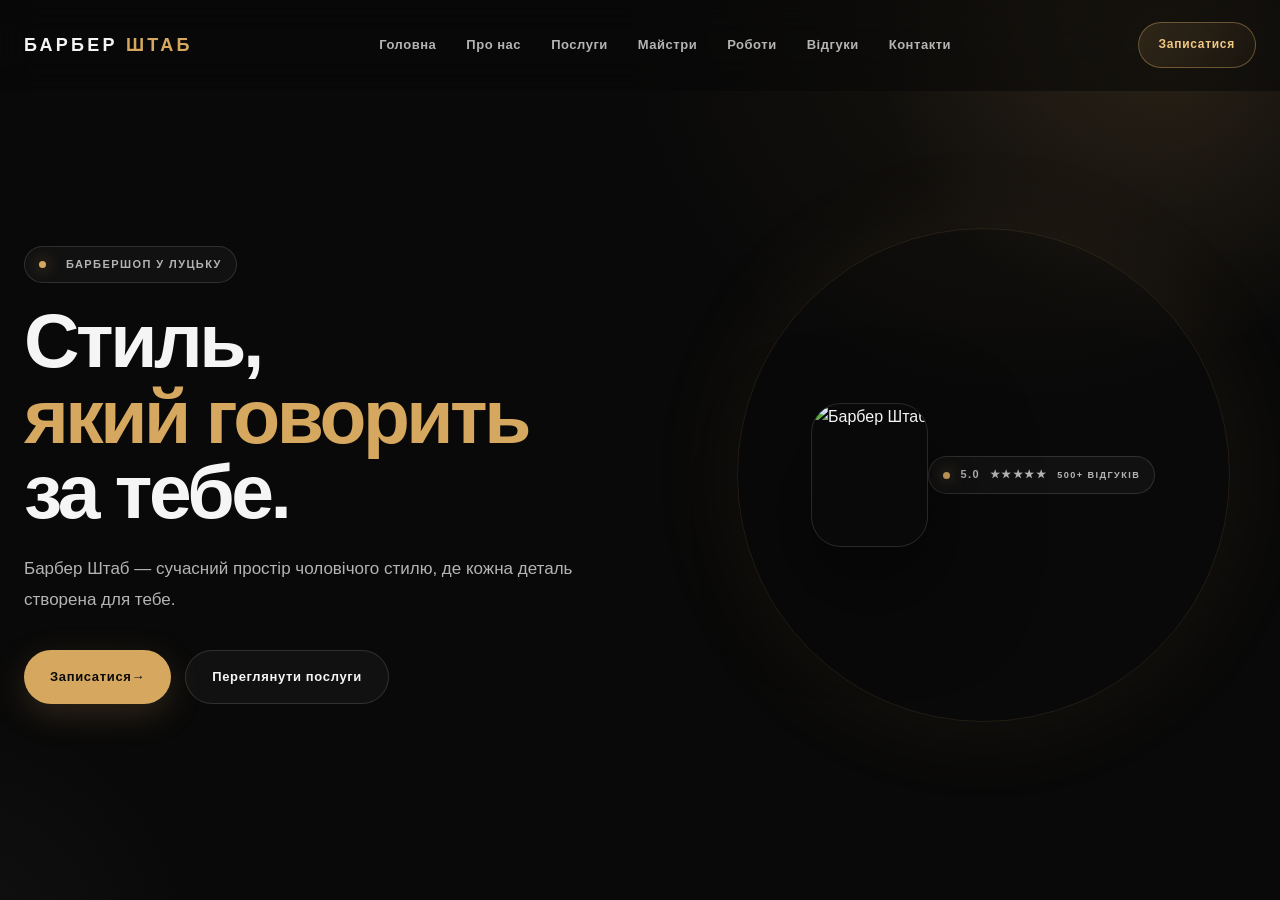
==== index.html @ ec940594 "Update website" ====
<!DOCTYPE html>
<html lang="uk">

<head>

    <meta charset="UTF-8">

    <meta
        name="viewport"
        content="width=device-width, initial-scale=1.0"
    >

    <title>Барбер Штаб — Луцьк</title>

    <link
        rel="stylesheet"
        href="style.css"
    >

</head>


<body>


<!-- ================= HEADER ================= -->

<header class="site-header">

    <div class="container">

        <div class="header-inner">


            <!-- LOGO -->

            <a
                href="index.html"
                class="logo"
            >
                БАРБЕР
                <span>ШТАБ</span>
            </a>


            <!-- NAVIGATION -->

            <nav
                class="main-nav"
                id="nav"
            >

                <a
                    href="index.html"
                    class="active"
                >
                    Головна
                </a>

                <a href="about.html">
                    Про нас
                </a>

                <a href="services.html">
                    Послуги
                </a>

                <a href="masters.html">
                    Майстри
                </a>

                <a href="works.html">
                    Роботи
                </a>

                <a href="reviews.html">
                    Відгуки
                </a>

                <a href="contact.html">
                    Контакти
                </a>

            </nav>


            <!-- PHONE -->

            <a
                href="tel:+380970048424"
                class="header-button"
            >
                Записатися
            </a>


            <!-- MOBILE MENU -->

            <button
                class="menu-button"
                id="menuButton"
                aria-label="Відкрити меню"
            >

                <span></span>
                <span></span>
                <span></span>

            </button>


        </div>

    </div>

</header>



<!-- ================= MAIN ================= -->

<main>


    <!-- ================= HERO ================= -->

    <section class="hero">

        <div class="container">

            <div class="hero-grid">


                <!-- TEXT -->

                <div class="hero-content">


                    <div class="hero-badge">

                        <span></span>

                        БАРБЕРШОП У ЛУЦЬКУ

                    </div>


                    <h1>

                        Стиль,
                        <br>

                        <span>який говорить</span>

                        <br>

                        за тебе.

                    </h1>


                    <p>

                        Барбер Штаб — сучасний простір
                        чоловічого стилю, де кожна деталь
                        створена для тебе.

                    </p>


                    <div class="hero-buttons">


                        <a
                            href="contact.html"
                            class="button-primary"
                        >

                            Записатися

                            <span>→</span>

                        </a>


                        <a
                            href="services.html"
                            class="button-secondary"
                        >

                            Переглянути послуги

                        </a>


                    </div>


                </div>



                <!-- IMAGE -->

                <div class="hero-media">

                    <div class="hero-image-wrapper">

                        <img
                            src="hero-barber.jpg"
                            alt="Барбер Штаб"
                            class="hero-image"
                        >

                    </div>


                    <div class="hero-badge hero-badge-floating">

                        <strong>5.0</strong>

                        <span>★★★★★</span>

                        <small>
                            500+ відгуків
                        </small>

                    </div>

                </div>


            </div>

        </div>

    </section>


</main>



<!-- ================= SCRIPT ================= -->

<script src="script.js"></script>

</body>

</html>
---- style.css ----
/* =========================================================
   БАРБЕР ШТАБ
   PREMIUM WEBSITE
   STYLE.CSS
   ========================================================= */


/* =========================================================
   ROOT
   ========================================================= */

:root {
    --bg: #090909;
    --bg-soft: #101010;
    --bg-card: #141414;
    --bg-card-light: #191919;

    --text: #f5f5f5;
    --text-soft: #b4b4b4;
    --text-muted: #777777;

    --accent: #d6a85f;
    --accent-light: #f0c982;
    --accent-dark: #9d7538;

    --border: rgba(255, 255, 255, 0.08);
    --border-light: rgba(255, 255, 255, 0.13);

    --shadow: 0 25px 70px rgba(0, 0, 0, 0.45);

    --radius: 20px;
    --radius-small: 12px;

    --container: 1240px;

    --transition: 0.35s cubic-bezier(0.22, 1, 0.36, 1);
}


/* =========================================================
   RESET
   ========================================================= */

* {
    margin: 0;
    padding: 0;
    box-sizing: border-box;
}

html {
    scroll-behavior: smooth;
}

body {
    background:
        radial-gradient(
            circle at 80% 0%,
            rgba(214, 168, 95, 0.07),
            transparent 30%
        ),
        var(--bg);

    color: var(--text);

    font-family:
        Inter,
        -apple-system,
        BlinkMacSystemFont,
        "Segoe UI",
        sans-serif;

    line-height: 1.6;

    min-height: 100vh;

    overflow-x: hidden;
}

body::selection {
    background: var(--accent);
    color: #080808;
}

img {
    display: block;
    width: 100%;
    max-width: 100%;
}

a {
    color: inherit;
    text-decoration: none;
}

button,
input,
textarea,
select {
    font: inherit;
}

button {
    border: 0;
    cursor: pointer;
}

ul,
ol {
    list-style: none;
}


/* =========================================================
   CONTAINER
   ========================================================= */

.container {
    width: min(
        calc(100% - 48px),
        var(--container)
    );

    margin: 0 auto;
}


/* =========================================================
   HEADER
   ========================================================= */

.site-header {
    position: fixed;

    top: 0;
    left: 0;

    width: 100%;

    z-index: 1000;

    padding: 22px 0;

    background: rgba(9, 9, 9, 0.55);

    backdrop-filter: blur(18px);
    -webkit-backdrop-filter: blur(18px);

    border-bottom: 1px solid transparent;

    transition:
        background var(--transition),
        border-color var(--transition),
        padding var(--transition),
        box-shadow var(--transition);
}

.site-header.scrolled {
    padding: 14px 0;

    background: rgba(9, 9, 9, 0.88);

    border-color: var(--border);

    box-shadow:
        0 10px 40px rgba(0, 0, 0, 0.3);
}

.header-inner {
    display: flex;

    align-items: center;
    justify-content: space-between;

    gap: 30px;
}


/* =========================================================
   LOGO
   ========================================================= */

.logo {
    font-size: 18px;

    font-weight: 900;

    letter-spacing: 0.18em;

    white-space: nowrap;
}

.logo span {
    color: var(--accent);
}


/* =========================================================
   NAVIGATION
   ========================================================= */

.main-nav {
    display: flex;

    align-items: center;

    gap: 30px;
}

.main-nav a {
    position: relative;

    color: var(--text-soft);

    font-size: 13px;

    font-weight: 600;

    letter-spacing: 0.04em;

    transition:
        color var(--transition);
}

.main-nav a::after {
    content: "";

    position: absolute;

    left: 0;
    bottom: -8px;

    width: 0;
    height: 1px;

    background: var(--accent);

    transition:
        width var(--transition);
}

.main-nav a:hover {
    color: var(--text);
}

.main-nav a:hover::after {
    width: 100%;
}


/* =========================================================
   HEADER BUTTON
   ========================================================= */

.header-button {
    display: inline-flex;

    align-items: center;
    justify-content: center;

    min-height: 46px;

    padding: 0 20px;

    border: 1px solid rgba(214, 168, 95, 0.4);

    border-radius: 999px;

    background:
        linear-gradient(
            135deg,
            rgba(214, 168, 95, 0.14),
            rgba(214, 168, 95, 0.04)
        );

    color: var(--accent-light);

    font-size: 12px;

    font-weight: 700;

    letter-spacing: 0.06em;

    transition:
        background var(--transition),
        border-color var(--transition),
        color var(--transition),
        transform var(--transition);
}

.header-button:hover {
    background: var(--accent);

    color: #0a0a0a;

    border-color: var(--accent);

    transform: translateY(-2px);
}


/* =========================================================
   MOBILE MENU BUTTON
   ========================================================= */

.menu-button {
    display: none;

    width: 46px;
    height: 46px;

    border: 1px solid var(--border);

    border-radius: 50%;

    background: rgba(255, 255, 255, 0.04);

    position: relative;

    z-index: 1100;
}

.menu-button span,
.menu-button::before,
.menu-button::after {
    content: "";

    position: absolute;

    left: 50%;

    width: 20px;
    height: 2px;

    background: var(--text);

    transform: translateX(-50%);

    transition: var(--transition);
}

.menu-button span {
    top: 50%;

    transform:
        translate(-50%, -50%);
}

.menu-button::before {
    top: calc(50% - 7px);
}

.menu-button::after {
    top: calc(50% + 5px);
}

.menu-button.active span {
    opacity: 0;
}

.menu-button.active::before {
    top: 50%;

    transform:
        translate(-50%, -50%)
        rotate(45deg);
}

.menu-button.active::after {
    top: 50%;

    transform:
        translate(-50%, -50%)
        rotate(-45deg);
}


/* =========================================================
   HERO
   ========================================================= */

.hero {
    position: relative;

    min-height: 100vh;

    display: flex;

    align-items: center;

    padding: 150px 0 100px;

    overflow: hidden;
}

.hero::before {
    content: "";

    position: absolute;

    width: 600px;
    height: 600px;

    top: -250px;
    right: -200px;

    background:
        radial-gradient(
            circle,
            rgba(214, 168, 95, 0.11),
            transparent 70%
        );

    pointer-events: none;
}

.hero::after {
    content: "";

    position: absolute;

    width: 500px;
    height: 500px;

    left: -300px;
    bottom: -300px;

    background:
        radial-gradient(
            circle,
            rgba(255, 255, 255, 0.035),
            transparent 70%
        );

    pointer-events: none;
}

.hero-grid {
    position: relative;

    z-index: 2;

    display: grid;

    grid-template-columns:
        minmax(0, 1fr)
        minmax(420px, 0.9fr);

    align-items: center;

    gap: 80px;
}

.hero-content {
    max-width: 680px;
}

.hero-content h1 {
    margin: 20px 0 25px;

    font-size: clamp(
        48px,
        6vw,
        86px
    );

    line-height: 0.98;

    letter-spacing: -0.045em;

    font-weight: 900;
}

.hero-content h1 span {
    color: var(--accent);
}

.hero-content p {
    max-width: 580px;

    color: var(--text-soft);

    font-size: 17px;

    line-height: 1.8;
}


/* =========================================================
   HERO LABEL
   ========================================================= */

.hero-badge {
    display: inline-flex;

    align-items: center;

    gap: 10px;

    padding: 9px 14px;

    border: 1px solid var(--border-light);

    border-radius: 999px;

    background:
        rgba(255, 255, 255, 0.035);

    color: var(--text-soft);

    font-size: 11px;

    font-weight: 700;

    letter-spacing: 0.13em;

    text-transform: uppercase;
}

.hero-badge::before {
    content: "";

    width: 7px;
    height: 7px;

    border-radius: 50%;

    background: var(--accent);

    box-shadow:
        0 0 15px
        rgba(214, 168, 95, 0.7);
}


/* =========================================================
   HERO BUTTONS
   ========================================================= */

.hero-buttons {
    display: flex;

    flex-wrap: wrap;

    gap: 14px;

    margin-top: 35px;
}

.button-primary,
.button-secondary {
    display: inline-flex;

    align-items: center;
    justify-content: center;

    min-height: 54px;

    padding: 0 26px;

    border-radius: 999px;

    font-size: 13px;

    font-weight: 800;

    letter-spacing: 0.05em;

    transition:
        transform var(--transition),
        background var(--transition),
        border-color var(--transition),
        color var(--transition),
        box-shadow var(--transition);
}

.button-primary {
    background: var(--accent);

    color: #0a0a0a;

    box-shadow:
        0 10px 35px
        rgba(214, 168, 95, 0.18);
}

.button-primary:hover {
    background: var(--accent-light);

    transform: translateY(-3px);

    box-shadow:
        0 15px 45px
        rgba(214, 168, 95, 0.28);
}

.button-secondary {
    border: 1px solid var(--border-light);

    background:
        rgba(255, 255, 255, 0.035);

    color: var(--text);
}

.button-secondary:hover {
    border-color:
        rgba(214, 168, 95, 0.45);

    color: var(--accent-light);

    transform: translateY(-3px);
}


/* =========================================================
   HERO MEDIA
   ========================================================= */

.hero-media {
    position: relative;

    min-height: 600px;

    display: flex;

    align-items: center;
    justify-content: center;
}

.hero-media::before {
    content: "";

    position: absolute;

    width: 90%;

    aspect-ratio: 1;

    border-radius: 50%;

    border: 1px solid
        rgba(214, 168, 95, 0.12);

    box-shadow:
        0 0 100px
        rgba(214, 168, 95, 0.08);

    animation:
        heroGlow 7s ease-in-out infinite;
}

.hero-image {
    position: relative;

    z-index: 2;

    width: 100%;
    max-width: 540px;

    aspect-ratio: 0.82;

    object-fit: cover;

    border-radius: 30px;

    border: 1px solid var(--border-light);

    box-shadow:
        0 40px 100px
        rgba(0, 0, 0, 0.55);

    transition:
        transform 0.25s ease;
}

@keyframes heroGlow {

    0%,
    100% {
        transform: scale(0.96);
        opacity: 0.55;
    }

    50% {
        transform: scale(1.04);
        opacity: 1;
    }
}


/* =========================================================
   SECTIONS
   ========================================================= */

.section {
    position: relative;

    padding: 120px 0;
}

.section-header {
    max-width: 720px;

    margin-bottom: 55px;
}

.section-label {
    display: inline-block;

    margin-bottom: 16px;

    color: var(--accent);

    font-size: 11px;

    font-weight: 800;

    letter-spacing: 0.18em;

    text-transform: uppercase;
}

.section-header h2 {
    margin-bottom: 18px;

    font-size: clamp(
        36px,
        5vw,
        64px
    );

    line-height: 1.05;

    letter-spacing: -0.04em;

    font-weight: 900;
}

.section-header p {
    color: var(--text-soft);

    font-size: 16px;

    line-height: 1.8;
}


/* =========================================================
   ABOUT CARDS
   ========================================================= */

.about-cards {
    display: grid;

    grid-template-columns:
        repeat(3, 1fr);

    gap: 18px;
}

.info-card {
    position: relative;

    min-height: 240px;

    padding: 30px;

    border: 1px solid var(--border);

    border-radius: var(--radius);

    background:
        linear-gradient(
            145deg,
            rgba(255, 255, 255, 0.055),
            rgba(255, 255, 255, 0.018)
        );

    overflow: hidden;

    transition:
        transform var(--transition),
        border-color var(--transition),
        background var(--transition);
}

.info-card::before {
    content: "";

    position: absolute;

    width: 160px;
    height: 160px;

    right: -70px;
    bottom: -70px;

    border-radius: 50%;

    background:
        radial-gradient(
            circle,
            rgba(214, 168, 95, 0.12),
            transparent 70%
        );
}

.info-card:hover {
    transform: translateY(-8px);

    border-color:
        rgba(214, 168, 95, 0.28);

    background:
        linear-gradient(
            145deg,
            rgba(255, 255, 255, 0.07),
            rgba(214, 168, 95, 0.025)
        );
}

.card-number {
    display: block;

    margin-bottom: 35px;

    color: var(--accent);

    font-size: 12px;

    font-weight: 800;

    letter-spacing: 0.12em;
}

.info-card h3 {
    margin-bottom: 12px;

    font-size: 22px;
}

.info-card p {
    color: var(--text-muted);

    font-size: 14px;

    line-height: 1.75;
}


/* =========================================================
   SERVICES
   ========================================================= */

.services-list {
    border-top: 1px solid var(--border);
}

.service-item {
    display: grid;

    grid-template-columns:
        70px 1fr auto;

    align-items: center;

    gap: 25px;

    min-height: 120px;

    padding: 20px 10px;

    border-bottom: 1px solid var(--border);

    transition:
        padding var(--transition),
        background var(--transition);
}

.service-item:hover {
    padding-left: 20px;
    padding-right: 20px;

    background:
        rgba(255, 255, 255, 0.025);
}

.service-number {
    color: var(--accent);

    font-size: 12px;

    font-weight: 800;
}

.service-item h3 {
    margin-bottom: 6px;

    font-size: 21px;
}

.service-item p {
    color: var(--text-muted);

    font-size: 14px;
}

.service-price {
    color: var(--accent-light);

    font-size: 21px;

    font-weight: 800;

    white-space: nowrap;
}


/* =========================================================
   MASTERS
   ========================================================= */

.masters-grid {
    display: grid;

    grid-template-columns:
        repeat(3, 1fr);

    gap: 20px;
}

.master-card {
    position: relative;

    border: 1px solid var(--border);

    border-radius: var(--radius);

    background:
        #111;

    overflow: hidden;

    transform-style: preserve-3d;

    transition:
        transform 0.25s ease,
        border-color var(--transition),
        box-shadow var(--transition);
}

.master-card:hover {
    border-color:
        rgba(214, 168, 95, 0.3);

    box-shadow:
        0 30px 70px
        rgba(0, 0, 0, 0.45);
}

.master-image {
    aspect-ratio: 0.85;

    overflow: hidden;
}

.master-image img {
    height: 100%;

    object-fit: cover;

    transition:
        transform 0.7s
        cubic-bezier(0.22, 1, 0.36, 1);
}

.master-card:hover .master-image img {
    transform: scale(1.05);
}

.master-info {
    padding: 24px;
}

.master-info h3 {
    margin-bottom: 5px;

    font-size: 23px;
}

.master-role {
    display: block;

    margin-bottom: 18px;

    color: var(--accent);

    font-size: 11px;

    font-weight: 800;

    letter-spacing: 0.12em;

    text-transform: uppercase;
}

.master-info p {
    color: var(--text-muted);

    font-size: 14px;
}

.master-button {
    display: inline-flex;

    margin-top: 20px;

    color: var(--text-soft);

    font-size: 12px;

    font-weight: 700;

    transition:
        color var(--transition);
}

.master-button:hover {
    color: var(--accent);
}


/* =========================================================
   WORKS
   ========================================================= */

.works-grid {
    display: grid;

    grid-template-columns:
        repeat(4, 1fr);

    gap: 16px;
}

.work-card {
    position: relative;

    border-radius: var(--radius-small);

    overflow: hidden;

    background: var(--bg-card);

    border: 1px solid var(--border);

    transition:
        transform var(--transition),
        border-color var(--transition);
}

.work-card:hover {
    transform: translateY(-7px);

    border-color:
        rgba(214, 168, 95, 0.25);
}

.work-image {
    aspect-ratio: 0.82;

    overflow: hidden;

    position: relative;
}

.work-image::after {
    content: "";

    position: absolute;

    inset: 0;

    background:
        radial-gradient(
            circle at var(--mouse-x, 50%) var(--mouse-y, 50%),
            rgba(255, 255, 255, 0.12),
            transparent 35%
        );

    opacity: 0;

    transition:
        opacity var(--transition);
}

.work-card:hover .work-image::after {
    opacity: 1;
}

.work-image img {
    height: 100%;

    object-fit: cover;

    transition:
        transform 0.7s
        cubic-bezier(0.22, 1, 0.36, 1);
}

.work-card:hover .work-image img {
    transform: scale(1.07);
}

.work-info {
    padding: 17px 18px;
}

.work-info h3 {
    font-size: 15px;
}

.work-info p {
    margin-top: 4px;

    color: var(--text-muted);

    font-size: 12px;
}


/* =========================================================
   EXPERIENCE
   ========================================================= */

.experience-grid {
    display: grid;

    grid-template-columns:
        1fr 1fr;

    gap: 70px;

    align-items: center;
}

.experience-content h2 {
    margin-bottom: 20px;

    font-size: clamp(
        35px,
        5vw,
        60px
    );

    line-height: 1.05;
}

.experience-content p {
    color: var(--text-soft);

    line-height: 1.9;

    margin-bottom: 18px;
}


/* =========================================================
   STATS
   ========================================================= */

.stats {
    display: grid;

    grid-template-columns:
        repeat(3, 1fr);

    gap: 15px;

    margin-top: 35px;
}

.stat {
    padding: 22px;

    border-top: 1px solid var(--border);
}

.stat strong {
    display: block;

    margin-bottom: 4px;

    color: var(--accent);

    font-size: 34px;

    line-height: 1;
}

.stat span {
    color: var(--text-muted);

    font-size: 12px;
}


/* =========================================================
   BOOKING SECTION
   ========================================================= */

.booking-section {
    padding: 30px 0 120px;
}

.booking-inner {
    position: relative;

    padding: 60px;

    border: 1px solid
        rgba(214, 168, 95, 0.2);

    border-radius: 28px;

    background:
        radial-gradient(
            circle at 90% 20%,
            rgba(214, 168, 95, 0.12),
            transparent 35%
        ),
        linear-gradient(
            135deg,
            #151515,
            #0e0e0e
        );

    overflow: hidden;
}

.booking-inner h2 {
    max-width: 700px;

    margin-bottom: 15px;

    font-size: clamp(
        32px,
        4vw,
        55px
    );

    line-height: 1.05;
}

.booking-inner p {
    max-width: 600px;

    color: var(--text-soft);

    line-height: 1.8;
}

.booking-buttons {
    display: flex;

    flex-wrap: wrap;

    gap: 14px;

    margin-top: 30px;
}


/* =========================================================
   REVIEWS
   ========================================================= */

.reviews-rating {
    display: flex;

    align-items: center;

    gap: 20px;

    margin-bottom: 40px;
}

.stars-display {
    display: flex;

    gap: 5px;

    color: var(--accent);

    font-size: 22px;
}

.reviews-rating strong {
    font-size: 40px;

    line-height: 1;
}

.reviews-count {
    color: var(--text-muted);

    font-size: 13px;
}

.reviews-list {
    display: grid;

    grid-template-columns:
        repeat(3, 1fr);

    gap: 18px;

    margin-bottom: 60px;
}

.review-card {
    padding: 28px;

    border: 1px solid var(--border);

    border-radius: var(--radius);

    background:
        rgba(255, 255, 255, 0.025);

    transition:
        transform var(--transition),
        border-color var(--transition);
}

.review-card:hover {
    transform: translateY(-6px);

    border-color:
        rgba(214, 168, 95, 0.25);
}

.review-top {
    display: flex;

    align-items: center;

    justify-content: space-between;

    gap: 15px;

    margin-bottom: 18px;
}

.review-top strong {
    font-size: 15px;
}

.review-stars {
    color: var(--accent);

    letter-spacing: 2px;
}

.review-date {
    color: var(--text-muted);

    font-size: 11px;
}

.review-card p {
    color: var(--text-soft);

    font-size: 14px;

    line-height: 1.8;
}


/* =========================================================
   REVIEW FORM
   ========================================================= */

.review-form,
.contact-form {
    max-width: 850px;

    padding: 35px;

    border: 1px solid var(--border);

    border-radius: var(--radius);

    background:
        rgba(255, 255, 255, 0.025);
}

.form-group {
    margin-bottom: 20px;
}

.form-group label {
    display: block;

    margin-bottom: 9px;

    color: var(--text-soft);

    font-size: 12px;

    font-weight: 700;

    letter-spacing: 0.04em;
}

.form-group input,
.form-group textarea,
.form-group select {
    width: 100%;

    padding: 15px 16px;

    border: 1px solid var(--border);

    border-radius: 12px;

    outline: none;

    background:
        rgba(255, 255, 255, 0.035);

    color: var(--text);

    transition:
        border-color var(--transition),
        background var(--transition),
        box-shadow var(--transition);
}

.form-group input::placeholder,
.form-group textarea::placeholder {
    color: #555;
}

.form-group input:focus,
.form-group textarea:focus,
.form-group select:focus {
    border-color:
        rgba(214, 168, 95, 0.55);

    background:
        rgba(255, 255, 255, 0.05);

    box-shadow:
        0 0 0 4px
        rgba(214, 168, 95, 0.06);
}

.form-group textarea {
    min-height: 150px;

    resize: vertical;
}


/* =========================================================
   RATING SELECTOR
   ========================================================= */

.rating-selector {
    display: flex;

    align-items: center;

    gap: 10px;

    margin: 10px 0 25px;
}

.rating-star {
    position: relative;

    display: flex;

    align-items: center;
    justify-content: center;

    width: 48px;
    height: 48px;

    border: 1px solid
        rgba(255, 255, 255, 0.1);

    border-radius: 50%;

    background:
        rgba(255, 255, 255, 0.025);

    color:
        rgba(255, 255, 255, 0.3);

    font-size: 22px;

    transition:
        transform 0.25s ease,
        color 0.3s ease,
        background 0.3s ease,
        border-color 0.3s ease,
        box-shadow 0.3s ease;
}

.rating-star:hover {
    transform: translateY(-4px) scale(1.08);

    border-color:
        rgba(214, 168, 95, 0.5);

    color: var(--accent-light);
}

.rating-star.preview,
.rating-star.selected {
    color: #ffd56a;

    background:
        radial-gradient(
            circle,
            rgba(255, 213, 106, 0.18),
            rgba(255, 213, 106, 0.03)
        );

    border-color:
        rgba(255, 213, 106, 0.55);

    box-shadow:
        0 0 22px
        rgba(255, 213, 106, 0.22);
}

.rating-star.selected {
    animation:
        starIgnite 0.55s
        cubic-bezier(0.22, 1, 0.36, 1);
}

@keyframes starIgnite {

    0% {
        transform: scale(0.65);
        opacity: 0.3;
    }

    55% {
        transform: scale(1.22);
    }

    100% {
        transform: scale(1);
        opacity: 1;
    }
}


/* =========================================================
   CONTACT
   ========================================================= */

.contact-grid {
    display: grid;

    grid-template-columns:
        0.85fr 1.15fr;

    gap: 20px;

    align-items: stretch;
}

.location-information {
    display: flex;

    flex-direction: column;

    gap: 12px;
}

.location-details {
    display: grid;

    gap: 12px;
}

.location-detail {
    padding: 24px;

    border: 1px solid var(--border);

    border-radius: var(--radius-small);

    background:
        rgba(255, 255, 255, 0.025);

    transition:
        transform var(--transition),
        border-color var(--transition);
}

.location-detail:hover {
    transform: translateX(5px);

    border-color:
        rgba(214, 168, 95, 0.25);
}

.location-detail span {
    display: block;

    margin-bottom: 6px;

    color: var(--accent);

    font-size: 10px;

    font-weight: 800;

    letter-spacing: 0.15em;

    text-transform: uppercase;
}

.location-detail strong {
    font-size: 16px;
}

.location-detail p {
    color: var(--text-muted);

    font-size: 13px;
}

.map-container {
    min-height: 480px;

    border: 1px solid var(--border);

    border-radius: var(--radius);

    overflow: hidden;

    background: #111;
}

.map-container iframe {
    display: block;

    width: 100%;
    height: 100%;

    min-height: 480px;

    border: 0;

    filter:
        grayscale(1)
        contrast(1.05)
        brightness(0.75);
}

.route-button {
    display: inline-flex;

    align-items: center;
    justify-content: center;

    min-height: 50px;

    padding: 0 22px;

    margin-top: 8px;

    border: 1px solid
        rgba(214, 168, 95, 0.35);

    border-radius: 999px;

    color: var(--accent-light);

    font-size: 12px;

    font-weight: 800;

    transition:
        background var(--transition),
        color var(--transition),
        transform var(--transition);
}

.route-button:hover {
    background: var(--accent);

    color: #090909;

    transform: translateY(-3px);
}


/* =========================================================
   FORM ROW
   ========================================================= */

.form-row {
    display: grid;

    grid-template-columns:
        1fr 1fr;

    gap: 15px;
}


/* =========================================================
   SUCCESS
   ========================================================= */

button.success {
    background:
        #d6a85f !important;

    color:
        #090909 !important;

    cursor: default;

    transform: none !important;
}


/* =========================================================
   NOTIFICATION
   ========================================================= */

.site-notification {
    position: fixed;

    right: 25px;
    bottom: 25px;

    z-index: 2000;

    display: flex;

    align-items: center;

    gap: 12px;

    max-width: 390px;

    padding: 16px 20px;

    border: 1px solid
        rgba(214, 168, 95, 0.3);

    border-radius: 14px;

    background:
        rgba(20, 20, 20, 0.92);

    backdrop-filter: blur(20px);

    box-shadow:
        0 25px 70px
        rgba(0, 0, 0, 0.55);

    color: var(--text);

    font-size: 13px;

    opacity: 0;

    transform:
        translateY(20px)
        scale(0.96);

    pointer-events: none;

    transition:
        opacity 0.4s ease,
        transform 0.4s ease;
}

.site-notification.show {
    opacity: 1;

    transform:
        translateY(0)
        scale(1);
}

.notification-icon {
    display: flex;

    align-items: center;
    justify-content: center;

    flex-shrink: 0;

    width: 30px;
    height: 30px;

    border-radius: 50%;

    background: var(--accent);

    color: #090909;

    font-weight: 900;
}


/* =========================================================
   FOOTER
   ========================================================= */

.site-footer {
    padding: 80px 0 30px;

    border-top: 1px solid var(--border);

    background:
        #070707;
}

.footer-grid {
    display: grid;

    grid-template-columns:
        1.5fr 1fr 1fr 1fr;

    gap: 50px;

    padding-bottom: 60px;
}

.footer-brand {
    max-width: 360px;
}

.footer-brand p {
    margin-top: 18px;

    color: var(--text-muted);

    font-size: 13px;

    line-height: 1.8;
}

.footer-column h3 {
    margin-bottom: 18px;

    color: var(--text);

    font-size: 12px;

    letter-spacing: 0.08em;

    text-transform: uppercase;
}

.footer-column a {
    display: block;

    width: fit-content;

    margin-bottom: 11px;

    color: var(--text-muted);

    font-size: 13px;

    transition:
        color var(--transition),
        transform var(--transition);
}

.footer-column a:hover {
    color: var(--accent);

    transform: translateX(3px);
}

.footer-bottom {
    display: flex;

    align-items: center;

    justify-content: space-between;

    gap: 20px;

    padding-top: 25px;

    border-top: 1px solid var(--border);

    color: #555;

    font-size: 11px;
}


/* =========================================================
   SCROLL REVEAL
   ========================================================= */

.reveal {
    opacity: 0;

    transform:
        translateY(35px);

    transition:
        opacity 0.8s
            cubic-bezier(0.22, 1, 0.36, 1),
        transform 0.8s
            cubic-bezier(0.22, 1, 0.36, 1);
}

.revealed {
    opacity: 1;

    transform:
        translateY(0);
}


/* =========================================================
   PAGE LOADED
   ========================================================= */

body:not(.page-loaded) .hero-content,
body:not(.page-loaded) .hero-media {
    opacity: 0;
}

body.page-loaded .hero-content,
body.page-loaded .hero-media {
    animation:
        pageIntro 0.9s
        cubic-bezier(0.22, 1, 0.36, 1)
        forwards;
}

@keyframes pageIntro {

    from {
        opacity: 0;
        transform:
            translateY(25px);
    }

    to {
        opacity: 1;
        transform:
            translateY(0);
    }
}


/* =========================================================
   IMAGE ERROR
   ========================================================= */

.image-error {
    background:
        linear-gradient(
            135deg,
            #171717,
            #0d0d0d
        );

    object-fit: cover;
}


/* =========================================================
   TOUCH DEVICES
   ========================================================= */

.touch-device .master-card:hover {
    transform: none;
}


/* =========================================================
   RESPONSIVE — 1100px
   ========================================================= */

@media (max-width: 1100px) {

    .main-nav {
        gap: 20px;
    }

    .hero-grid {
        gap: 45px;
    }

    .masters-grid {
        grid-template-columns:
            repeat(2, 1fr);
    }

    .works-grid {
        grid-template-columns:
            repeat(3, 1fr);
    }

    .footer-grid {
        grid-template-columns:
            repeat(2, 1fr);
    }

}


/* =========================================================
   RESPONSIVE — 900px
   ========================================================= */

@media (max-width: 900px) {

    .site-header {
        padding: 16px 0;
    }

    .header-button {
        display: none;
    }

    .menu-button {
        display: block;
    }

    .main-nav {
        position: fixed;

        top: 0;
        right: 0;

        width: min(340px, 85vw);
        height: 100vh;

        padding:
            110px 35px
            40px;

        flex-direction: column;

        align-items: flex-start;

        gap: 25px;

        background:
            rgba(12, 12, 12, 0.97);

        backdrop-filter: blur(25px);

        border-left: 1px solid var(--border);

        transform:
            translateX(100%);

        transition:
            transform 0.45s
            cubic-bezier(0.22, 1, 0.36, 1);
    }

    .main-nav.active {
        transform:
            translateX(0);
    }

    .main-nav a {
        font-size: 18px;
    }

    .hero {
        padding-top: 130px;
    }

    .hero-grid {
        grid-template-columns: 1fr;

        gap: 55px;
    }

    .hero-content {
        max-width: 800px;
    }

    .hero-media {
        min-height: auto;
    }

    .hero-image {
        max-width: 600px;
    }

    .about-cards {
        grid-template-columns:
            1fr 1fr;
    }

    .contact-grid {
        grid-template-columns:
            1fr;
    }

    .experience-grid {
        grid-template-columns:
            1fr;
    }

}


/* =========================================================
   RESPONSIVE — 700px
   ========================================================= */

@media (max-width: 700px) {

    .container {
        width:
            min(
                calc(100% - 30px),
                var(--container)
            );
    }

    .section {
        padding: 85px 0;
    }

    .hero {
        min-height: auto;

        padding:
            120px 0
            70px;
    }

    .hero-content h1 {
        font-size:
            clamp(
                43px,
                13vw,
                65px
            );
    }

    .hero-content p {
        font-size: 15px;
    }

    .hero-buttons {
        flex-direction: column;

        align-items: stretch;
    }

    .button-primary,
    .button-secondary {
        width: 100%;
    }

    .hero-media {
        display: block;
    }

    .hero-media::before {
        width: 95%;
    }

    .hero-image {
        width: 100%;

        border-radius: 22px;
    }

    .about-cards {
        grid-template-columns: 1fr;
    }

    .info-card {
        min-height: 210px;
    }

    .service-item {
        grid-template-columns:
            40px 1fr auto;

        gap: 12px;

        min-height: 100px;
    }

    .service-item h3 {
        font-size: 17px;
    }

    .service-item p {
        font-size: 12px;
    }

    .service-price {
        font-size: 17px;
    }

    .masters-grid {
        grid-template-columns:
            1fr;
    }

    .works-grid {
        grid-template-columns:
            1fr 1fr;
    }

    .reviews-list {
        grid-template-columns:
            1fr;
    }

    .reviews-rating {
        flex-wrap: wrap;
    }

    .review-form,
    .contact-form {
        padding: 22px;
    }

    .rating-selector {
        flex-wrap: wrap;
    }

    .rating-star {
        width: 44px;
        height: 44px;
    }

    .form-row {
        grid-template-columns:
            1fr;
    }

    .booking-inner {
        padding: 35px 25px;

        border-radius: 22px;
    }

    .booking-buttons {
        flex-direction: column;
    }

    .booking-buttons a {
        width: 100%;
    }

    .map-container,
    .map-container iframe {
        min-height: 380px;
    }

    .footer-grid {
        grid-template-columns:
            1fr;
    }

    .footer-bottom {
        flex-direction: column;

        align-items: flex-start;
    }

}


/* =========================================================
   RESPONSIVE — 480px
   ========================================================= */

@media (max-width: 480px) {

    .logo {
        font-size: 15px;

        letter-spacing: 0.13em;
    }

    .menu-button {
        width: 42px;
        height: 42px;
    }

    .hero-content h1 {
        font-size: 45px;
    }

    .section-header h2 {
        font-size: 38px;
    }

    .section-header {
        margin-bottom: 38px;
    }

    .service-item {
        grid-template-columns:
            30px 1fr;

        position: relative;

        padding:
            22px 5px;
    }

    .service-price {
        grid-column: 2;

        margin-top: -8px;
    }

    .works-grid {
        grid-template-columns:
            1fr;
    }

    .work-image {
        aspect-ratio: 1;
    }

    .stats {
        grid-template-columns:
            1fr;
    }

    .rating-star {
        width: 42px;
        height: 42px;

        font-size: 19px;
    }

    .site-notification {
        left: 15px;
        right: 15px;
        bottom: 15px;

        max-width: none;
    }

}


/* =========================================================
   REDUCED MOTION
   ========================================================= */

@media (prefers-reduced-motion: reduce) {

    *,
    *::before,
    *::after {
        scroll-behavior: auto !important;

        animation-duration: 0.01ms !important;

        animation-iteration-count: 1 !important;

        transition-duration: 0.01ms !important;
    }

}

/* =========================================================
   BIG TEAM CARD — BARBER SHTAB
========================================================= */

.team-main-card {
    position: relative;

    display: grid;
    grid-template-columns: 1.15fr 0.85fr;

    min-height: 680px;

    overflow: hidden;

    border: 1px solid rgba(255, 255, 255, 0.09);
    border-radius: 30px;

    background:
        linear-gradient(
            135deg,
            rgba(255, 255, 255, 0.055),
            rgba(255, 255, 255, 0.015)
        );

    box-shadow:
        0 30px 80px rgba(0, 0, 0, 0.45);

    transition:
        transform 0.4s ease,
        border-color 0.4s ease;
}

.team-main-card:hover {
    transform: translateY(-5px);

    border-color: rgba(214, 173, 92, 0.3);
}


/* ---------------------------------------------------------
   PHOTOS
--------------------------------------------------------- */

.team-main-images {
    display: grid;

    grid-template-columns: 1.35fr 0.65fr;

    gap: 12px;

    padding: 12px;

    min-height: 680px;
}

.team-image-large,
.team-image-small {
    position: relative;

    overflow: hidden;

    border-radius: 22px;
}

.team-image-large {
    min-height: 650px;
}

.team-image-small {
    min-height: 650px;
}

.team-main-images img {
    width: 100%;
    height: 100%;

    object-fit: cover;

    transition: transform 0.8s ease;
}

.team-image-large:hover img,
.team-image-small:hover img {
    transform: scale(1.05);
}

.team-image-large::after,
.team-image-small::after {
    content: "";

    position: absolute;

    inset: 0;

    background:
        linear-gradient(
            to top,
            rgba(0, 0, 0, 0.45),
            transparent 55%
        );

    pointer-events: none;
}


/* ---------------------------------------------------------
   TEAM INFORMATION
--------------------------------------------------------- */

.team-main-content {
    position: relative;

    z-index: 2;

    display: flex;
    flex-direction: column;
    justify-content: center;

    padding: 60px;
}

.team-main-content h2 {
    max-width: 480px;

    margin-bottom: 22px;

    font-size: clamp(42px, 4vw, 64px);

    line-height: 0.98;

    letter-spacing: -2px;
}

.team-main-content > p {
    max-width: 470px;

    margin-bottom: 40px;

    color: var(--text-color, #bdbdbd);

    font-size: 16px;
    line-height: 1.7;
}


/* ---------------------------------------------------------
   TEAM MEMBERS
--------------------------------------------------------- */

.team-names {
    display: flex;
    flex-direction: column;

    border-top: 1px solid rgba(255, 255, 255, 0.09);
}

.team-name {
    display: grid;

    grid-template-columns: 40px 1fr auto;

    align-items: center;

    gap: 15px;

    padding: 15px 0;

    border-bottom: 1px solid rgba(255, 255, 255, 0.09);

    transition:
        padding 0.3s ease,
        background 0.3s ease;
}

.team-name:hover {
    padding-left: 8px;
}

.team-name span {
    color: #d6ad5c;

    font-size: 11px;
    font-weight: 700;

    letter-spacing: 1px;
}

.team-name strong {
    color: #fff;

    font-size: 18px;
    font-weight: 600;
}

.team-name small {
    color: #777;

    font-size: 9px;
    font-weight: 700;

    letter-spacing: 2px;
}


/* =========================================================
   TABLET
========================================================= */

@media (max-width: 1000px) {

    .team-main-card {
        grid-template-columns: 1fr;

        min-height: auto;
    }

    .team-main-images {
        min-height: 520px;
    }

    .team-image-large,
    .team-image-small {
        min-height: 500px;
    }

    .team-main-content {
        padding: 50px;
    }
}


/* =========================================================
   MOBILE
========================================================= */

@media (max-width: 700px) {

    .team-main-card {
        border-radius: 22px;
    }

    .team-main-images {
        grid-template-columns: 1fr;

        min-height: auto;

        padding: 8px;
    }

    .team-image-large {
        min-height: 390px;
    }

    .team-image-small {
        min-height: 280px;
    }

    .team-main-content {
        padding: 40px 25px;
    }

    .team-main-content h2 {
        font-size: 42px;
    }

    .team-main-content > p {
        font-size: 15px;
    }
}


/* =========================================================
   SMALL PHONES
========================================================= */

@media (max-width: 480px) {

    .team-image-large {
        min-height: 330px;
    }

    .team-image-small {
        min-height: 240px;
    }

    .team-main-content {
        padding: 32px 20px;
    }

    .team-main-content h2 {
        font-size: 36px;
    }

    .team-name {
        grid-template-columns: 30px 1fr auto;

        gap: 10px;
    }

    .team-name strong {
        font-size: 16px;
    }

    .team-name small {
        font-size: 8px;
    }
}

/* =========================================================
   MASTERS PAGE — PREMIUM HERO TEXT
========================================================= */

.page-hero {
    position: relative;
    overflow: hidden;
}

/* декоративне світіння */

.page-hero::before {
    content: "";

    position: absolute;

    width: 420px;
    height: 420px;

    top: -180px;
    left: 50%;

    transform: translateX(-50%);

    background: radial-gradient(
        circle,
        rgba(214, 173, 92, 0.12),
        transparent 70%
    );

    pointer-events: none;
}

/* маленький напис */

.page-hero .eyebrow {
    position: relative;

    display: inline-flex;
    align-items: center;
    gap: 12px;

    margin-bottom: 20px;

    color: #d6ad5c;

    font-size: 11px;
    font-weight: 700;

    letter-spacing: 3px;
    text-transform: uppercase;
}

.page-hero .eyebrow::before {
    content: "";

    width: 32px;
    height: 1px;

    background: #d6ad5c;

    box-shadow: 0 0 10px rgba(214, 173, 92, 0.5);
}

/* головний заголовок */

.page-hero h1 {
    position: relative;

    max-width: 900px;

    margin: 0 auto 22px;

    font-size: clamp(52px, 7vw, 92px);

    line-height: 0.95;

    letter-spacing: -4px;

    font-weight: 700;

    text-wrap: balance;
}

/* золота частина заголовка */

.page-hero h1 span {
    color: #d6ad5c;
}

/* опис */

.page-hero p {
    position: relative;

    max-width: 620px;

    margin: 0 auto;

    color: rgba(255, 255, 255, 0.58);

    font-size: 16px;

    line-height: 1.8;

    letter-spacing: 0.2px;
}


/* =========================================================
   MOBILE
========================================================= */

@media (max-width: 700px) {

    .page-hero .eyebrow {
        font-size: 9px;
        letter-spacing: 2px;
    }

    .page-hero h1 {
        font-size: 52px;

        letter-spacing: -2.5px;
    }

    .page-hero p {
        font-size: 14px;

        line-height: 1.7;
    }
}

@media (max-width: 480px) {

    .page-hero h1 {
        font-size: 43px;
    }
}

/* =========================================================
   CONTACT PAGE — PREMIUM GOOGLE MAP
========================================================= */

.map-section {
    padding-top: 100px !important;
    padding-bottom: 120px !important;
}


/* ---------------------------------------------------------
   MAP HEADING
--------------------------------------------------------- */

.map-section .section-heading {
    max-width: 800px;
    margin-bottom: 45px;
}

.map-section .section-heading h2 {
    font-size: clamp(48px, 6vw, 76px);
    line-height: 0.95;
    letter-spacing: -3px;
    margin-bottom: 22px;
}

.map-section .section-heading p {
    max-width: 600px;
    font-size: 16px;
    line-height: 1.8;
    opacity: 0.65;
}


/* ---------------------------------------------------------
   GOOGLE MAP
--------------------------------------------------------- */

.premium-map {
    position: relative;

    width: 100%;
    height: 600px;

    overflow: hidden;

    border-radius: 32px;

    border: 1px solid rgba(255, 255, 255, 0.12);

    background: #111;

    box-shadow:
        0 35px 100px rgba(0, 0, 0, 0.55),
        0 0 0 1px rgba(214, 173, 92, 0.03);

    isolation: isolate;
}


/* золотий glow */

.premium-map::before {
    content: "";

    position: absolute;

    width: 500px;
    height: 500px;

    top: -300px;
    right: -150px;

    background:
        radial-gradient(
            circle,
            rgba(214, 173, 92, 0.15),
            transparent 70%
        );

    z-index: 2;

    pointer-events: none;
}


/* затемнення по краях */

.premium-map::after {
    content: "";

    position: absolute;

    inset: 0;

    border-radius: 32px;

    box-shadow:
        inset 0 0 100px rgba(0, 0, 0, 0.4);

    pointer-events: none;

    z-index: 3;
}


/* iframe */

.premium-map iframe {
    display: block;

    width: 100%;
    height: 100%;

    border: 0;

    filter:
        grayscale(0.15)
        contrast(1.08);

    transform: scale(1.01);
}


/* ---------------------------------------------------------
   MAP INFO
--------------------------------------------------------- */

.map-info {
    display: flex;

    align-items: center;
    justify-content: space-between;

    gap: 35px;

    margin-top: 18px;

    padding: 30px 35px;

    border-radius: 24px;

    border: 1px solid rgba(255, 255, 255, 0.09);

    background:
        linear-gradient(
            135deg,
            rgba(255, 255, 255, 0.06),
            rgba(255, 255, 255, 0.015)
        );

    box-shadow:
        0 20px 60px rgba(0, 0, 0, 0.3);
}


/* адрес */

.map-address {
    display: flex;

    flex-direction: column;

    gap: 6px;
}

.map-address span {
    color: #d6ad5c;

    font-size: 10px;
    font-weight: 700;

    letter-spacing: 3px;
}

.map-address strong {
    color: #fff;

    font-size: 20px;
    font-weight: 600;
}

.map-address small {
    color: rgba(255, 255, 255, 0.45);

    font-size: 13px;
}


/* кнопка */

.map-info .btn {
    flex-shrink: 0;

    min-width: 210px;

    text-align: center;
}


/* ---------------------------------------------------------
   MOBILE
--------------------------------------------------------- */

@media (max-width: 700px) {

    .map-section {
        padding-top: 70px !important;
        padding-bottom: 80px !important;
    }

    .map-section .section-heading h2 {
        font-size: 48px;

        letter-spacing: -2px;
    }

    .premium-map {
        height: 430px;

        border-radius: 22px;
    }

    .premium-map::after {
        border-radius: 22px;
    }

    .map-info {
        flex-direction: column;

        align-items: flex-start;

        padding: 25px;
    }

    .map-info .btn {
        width: 100%;

        min-width: 0;
    }
}


@media (max-width: 480px) {

    .premium-map {
        height: 360px;
    }

    .map-section .section-heading h2 {
        font-size: 42px;
    }

    .map-address strong {
        font-size: 17px;
    }
}

/* =========================================================
   CONTACT — PREMIUM MAP HEADING
========================================================= */

.map-section .section-heading {
    position: relative;

    margin-bottom: 50px;

    padding-left: 35px;

    border-left: 1px solid rgba(214, 173, 92, 0.55);
}

.map-section .section-heading::before {
    content: "";

    position: absolute;

    left: -1px;
    top: 0;

    width: 1px;
    height: 55px;

    background: #d6ad5c;

    box-shadow:
        0 0 15px rgba(214, 173, 92, 0.7);
}

.map-section .section-heading .eyebrow {
    display: inline-flex;

    align-items: center;

    gap: 12px;

    margin-bottom: 18px;

    color: #d6ad5c;

    font-size: 10px;
    font-weight: 700;

    letter-spacing: 4px;
}

.map-section .section-heading .eyebrow::after {
    content: "";

    width: 45px;
    height: 1px;

    background: rgba(214, 173, 92, 0.45);
}

.map-section .section-heading h2 {
    margin: 0 0 20px;

    max-width: 750px;

    font-family: inherit;

    font-size: clamp(52px, 6vw, 82px);

    line-height: 0.92;

    font-weight: 700;

    letter-spacing: -4px;

    color: #fff;

    text-transform: none;
}

.map-section .section-heading h2::first-letter {
    color: #fff;
}

.map-section .section-heading p {
    max-width: 560px;

    margin: 0;

    color: rgba(255, 255, 255, 0.5);

    font-size: 15px;

    line-height: 1.8;

    letter-spacing: 0.2px;
}


/* ---------------------------------------------------------
   MOBILE
--------------------------------------------------------- */

@media (max-width: 700px) {

    .map-section .section-heading {
        padding-left: 22px;

        margin-bottom: 35px;
    }

    .map-section .section-heading h2 {
        font-size: 48px;

        letter-spacing: -2.5px;
    }

    .map-section .section-heading p {
        font-size: 14px;
    }
}

/* =========================================================
   CONTACT — FINAL PREMIUM DETAILS
========================================================= */

.contact-hero {
    position: relative;
}

.contact-home-button {
    display: inline-flex;

    align-items: center;

    margin-top: 32px;

    padding: 13px 22px;

    border: 1px solid rgba(255,255,255,0.1);

    border-radius: 100px;

    color: rgba(255,255,255,0.7);

    background: rgba(255,255,255,0.035);

    backdrop-filter: blur(15px);

    text-decoration: none;

    font-size: 12px;
    font-weight: 600;

    transition: all 0.3s ease;
}

.contact-home-button:hover {
    color: #fff;

    border-color: rgba(214,173,92,0.5);

    background: rgba(214,173,92,0.08);

    transform: translateY(-3px);
}


/* MAP TITLE */

.map-title {
    max-width: 850px;

    margin-bottom: 45px;

    padding-left: 32px;

    border-left: 1px solid rgba(214,173,92,0.5);
}

.map-title-line {
    display: flex;

    align-items: center;

    gap: 15px;

    margin-bottom: 20px;
}

.map-title-line span {
    color: #d6ad5c;

    font-size: 10px;
    font-weight: 700;

    letter-spacing: 4px;
}

.map-title-line::after {
    content: "";

    width: 50px;
    height: 1px;

    background: rgba(214,173,92,0.4);
}

.map-title h2 {
    margin: 0 0 22px;

    font-size: clamp(52px, 7vw, 82px);

    line-height: 0.9;

    letter-spacing: -4px;

    font-weight: 700;
}

.map-title h2 span {
    color: #d6ad5c;
}

.map-title p {
    max-width: 600px;

    margin: 0;

    color: rgba(255,255,255,0.5);

    font-size: 15px;

    line-height: 1.8;
}


/* MOBILE */

@media (max-width: 700px) {

    .map-title {
        padding-left: 20px;

        margin-bottom: 30px;
    }

    .map-title h2 {
        font-size: 48px;

        letter-spacing: -2px;
    }

    .map-title p {
        font-size: 14px;
    }

    .contact-home-button {
        margin-top: 25px;
    }
}

/* =========================================================
   CONTACT PAGE — FINAL HERO DESIGN
========================================================= */

.contact-page-hero {

    position: relative;

    min-height: 650px;

    display: flex;

    align-items: center;

    overflow: hidden;

    padding: 120px 0 100px;
}


/* великий фоновий номер */

.contact-page-hero::before {

    content: "07";

    position: absolute;

    right: 2%;

    top: 50%;

    transform: translateY(-50%);

    font-size: clamp(250px, 34vw, 520px);

    font-weight: 800;

    line-height: 1;

    letter-spacing: -25px;

    color: rgba(255,255,255,0.018);

    pointer-events: none;
}


/* золоте світіння */

.contact-page-hero::after {

    content: "";

    position: absolute;

    width: 600px;

    height: 600px;

    right: -150px;

    top: 50%;

    transform: translateY(-50%);

    background:

        radial-gradient(
            circle,
            rgba(214,173,92,0.13),
            transparent 68%
        );

    pointer-events: none;
}


/* =========================================================
   RETURN BUTTON
========================================================= */

.contact-return-button {

    position: relative;

    z-index: 10;

    display: inline-flex;

    align-items: center;

    gap: 15px;

    padding: 17px 27px;

    border-radius: 100px;

    border: 1px solid rgba(255,255,255,0.12);

    background:

        linear-gradient(
            135deg,
            rgba(255,255,255,0.075),
            rgba(255,255,255,0.025)
        );

    backdrop-filter: blur(18px);

    color: rgba(255,255,255,0.8);

    text-decoration: none;

    font-size: 12px;

    font-weight: 700;

    letter-spacing: 1px;

    text-transform: uppercase;

    box-shadow:

        0 15px 45px rgba(0,0,0,0.25);

    transition:

        transform 0.3s ease,
        border-color 0.3s ease,
        background 0.3s ease,
        color 0.3s ease;
}


.contact-return-button:hover {

    transform: translateX(6px);

    color: #fff;

    border-color: rgba(214,173,92,0.55);

    background:

        rgba(214,173,92,0.09);
}


.return-arrow {

    display: flex;

    align-items: center;
    justify-content: center;

    width: 36px;

    height: 36px;

    border-radius: 50%;

    background: rgba(214,173,92,0.1);

    color: #d6ad5c;

    font-size: 18px;

    transition: transform 0.3s ease;
}


.contact-return-button:hover .return-arrow {

    transform: translateX(-4px);
}


/* =========================================================
   HERO CONTENT
========================================================= */

.contact-hero-content {
    position: relative;
}


/* декоративний ряд */

.contact-label-top {

    display: flex;

    align-items: center;

    gap: 14px;

    margin-top: 75px;

    margin-bottom: 25px;

    color: #d6ad5c;

    font-size: 10px;

    font-weight: 700;

    letter-spacing: 5px;
}


.label-line {

    display: block;

    width: 42px;

    height: 1px;

    background:

        linear-gradient(
            90deg,
            #d6ad5c,
            transparent
        );
}


.label-line:last-child {

    transform: rotate(180deg);
}


/* =========================================================
   MAIN TITLE
========================================================= */

.contact-main-title {

    position: relative;

    z-index: 3;

    max-width: 900px;

    margin: 0;

    font-size: clamp(70px, 9vw, 130px);

    line-height: 0.86;

    letter-spacing: -7px;

    font-weight: 800;

    color: #fff;
}


.contact-main-title span {

    color: #d6ad5c;

    text-shadow:

        0 0 35px rgba(214,173,92,0.12);
}


/* =========================================================
   DESCRIPTION
========================================================= */

.contact-main-description {

    max-width: 590px;

    margin: 38px 0 0;

    color: rgba(255,255,255,0.52);

    font-size: 16px;

    line-height: 1.85;
}


/* =========================================================
   META
========================================================= */

.contact-hero-meta {

    display: flex;

    align-items: center;

    gap: 16px;

    margin-top: 35px;

    color: rgba(255,255,255,0.42);

    font-size: 9px;

    font-weight: 700;

    letter-spacing: 3px;
}


.contact-hero-meta i {

    width: 35px;

    height: 1px;

    background: rgba(214,173,92,0.55);
}


/* =========================================================
   BOTTOM RETURN
========================================================= */

.contact-return-bottom {

    padding: 30px 0 110px;

    text-align: center;
}


.bottom-return-line {

    width: 100%;

    height: 1px;

    margin-bottom: 40px;

    background:

        linear-gradient(
            90deg,
            transparent,
            rgba(214,173,92,0.35),
            transparent
        );
}


.contact-return-bottom-button {

    margin: 0 auto;
}


.contact-return-bottom-button .return-arrow {

    font-size: 16px;
}


.contact-return-bottom-button:hover {

    transform: translateY(-5px);
}


/* =========================================================
   MOBILE
========================================================= */

@media (max-width: 700px) {

    .contact-page-hero {

        min-height: 600px;

        padding: 100px 0 80px;
    }


    .contact-page-hero::before {

        right: -60px;

        font-size: 240px;
    }


    .contact-main-title {

        font-size: 62px;

        letter-spacing: -4px;
    }


    .contact-main-description {

        font-size: 14px;

        margin-top: 28px;
    }


    .contact-label-top {

        margin-top: 55px;

        font-size: 9px;

        letter-spacing: 3px;
    }


    .contact-return-button {

        padding: 14px 20px;

        font-size: 10px;
    }


    .return-arrow {

        width: 32px;

        height: 32px;
    }


    .contact-hero-meta {

        flex-wrap: wrap;

        line-height: 1.8;
    }

}


@media (max-width: 480px) {

    .contact-page-hero {

        min-height: 570px;
    }


    .contact-main-title {

        font-size: 50px;

        letter-spacing: -3px;
    }


    .contact-page-hero::before {

        font-size: 180px;

        right: -40px;
    }

}

 /* =========================================================
    CONTACT INFO — PREMIUM FRAME
 ========================================================= */

.contact-info-frame {

    position: relative;

    display: grid;

    grid-template-columns: 1fr 1px 1fr 1px 1fr;

    align-items: stretch;

    width: 100%;

    padding: 48px 45px;

    border: 1px solid rgba(214,173,92,0.28);

    border-radius: 28px;

    background:

        linear-gradient(
            145deg,
            rgba(255,255,255,0.055),
            rgba(255,255,255,0.018)
        );

    box-shadow:

        0 30px 90px rgba(0,0,0,0.28),

        inset 0 1px 0 rgba(255,255,255,0.06);

    backdrop-filter: blur(20px);

    overflow: hidden;
}


/* декоративне золоте світіння */

.contact-info-frame::before {

    content: "";

    position: absolute;

    width: 420px;

    height: 420px;

    left: 50%;

    top: 50%;

    transform: translate(-50%, -50%);

    background:

        radial-gradient(
            circle,
            rgba(214,173,92,0.08),
            transparent 70%
        );

    pointer-events: none;
}


/* =========================================================
   CARDS
 ========================================================= */

.contact-info-card {

    position: relative;

    z-index: 2;

    min-height: 250px;

    padding: 15px 30px;

    display: flex;

    flex-direction: column;

    justify-content: center;

    align-items: center;

    text-align: center;

    transition: transform 0.35s ease;
}


.contact-info-card:hover {

    transform: translateY(-6px);
}


/* =========================================================
   ICON
 ========================================================= */

.contact-card-icon {

    display: flex;

    align-items: center;

    justify-content: center;

    width: 72px;

    height: 72px;

    margin-bottom: 25px;

    border: 1px solid rgba(214,173,92,0.28);

    border-radius: 50%;

    background:

        radial-gradient(
            circle,
            rgba(214,173,92,0.13),
            rgba(214,173,92,0.025)
        );

    color: #d6ad5c;

    font-size: 28px;

    box-shadow:

        0 0 35px rgba(214,173,92,0.08),

        inset 0 0 20px rgba(214,173,92,0.04);

    transition:

        transform 0.35s ease,

        box-shadow 0.35s ease,

        border-color 0.35s ease;
}


.contact-info-card:hover .contact-card-icon {

    transform: scale(1.08);

    border-color: rgba(214,173,92,0.6);

    box-shadow:

        0 0 45px rgba(214,173,92,0.18),

        inset 0 0 25px rgba(214,173,92,0.08);
}


/* =========================================================
   LABEL
 ========================================================= */

.contact-card-content {

    width: 100%;
}


.contact-label {

    display: block;

    margin-bottom: 15px;

    color: #d6ad5c;

    font-size: 11px;

    font-weight: 800;

    letter-spacing: 4px;

    text-transform: uppercase;
}


/* =========================================================
   BIG TEXT
 ========================================================= */

.contact-info-card h3 {

    margin: 0;

    color: #fff;

    font-size: clamp(21px, 1.8vw, 29px);

    line-height: 1.25;

    letter-spacing: -0.7px;

    font-weight: 700;
}


.contact-info-card p {

    margin: 12px 0 0;

    color: rgba(255,255,255,0.45);

    font-size: 14px;

    letter-spacing: 0.5px;
}


/* =========================================================
   LINK
 ========================================================= */

.contact-card-link {

    display: inline-flex;

    align-items: center;

    gap: 12px;

    margin-top: 22px;

    color: rgba(255,255,255,0.7);

    text-decoration: none;

    font-size: 12px;

    font-weight: 700;

    letter-spacing: 1.5px;

    transition:

        color 0.3s ease,

        gap 0.3s ease;
}


.contact-card-link span {

    color: #d6ad5c;

    font-size: 19px;

    line-height: 1;

    transition: transform 0.3s ease;
}


.contact-card-link:hover {

    color: #fff;

    gap: 17px;
}


.contact-card-link:hover span {

    transform: translateX(4px);
}


/* =========================================================
   DIVIDERS
 ========================================================= */

.contact-info-divider {

    width: 1px;

    height: 75%;

    align-self: center;

    background:

        linear-gradient(
            to bottom,
            transparent,
            rgba(214,173,92,0.35),
            transparent
        );
}


/* =========================================================
   MOBILE
 ========================================================= */

@media (max-width: 900px) {

    .contact-info-frame {

        grid-template-columns: 1fr;

        padding: 25px;
    }


    .contact-info-card {

        min-height: 230px;

        padding: 35px 20px;
    }


    .contact-info-divider {

        width: 80%;

        height: 1px;

        justify-self: center;

        background:

            linear-gradient(
                90deg,
                transparent,
                rgba(214,173,92,0.35),
                transparent
            );
    }

}


@media (max-width: 480px) {

    .contact-info-frame {

        padding: 15px;

        border-radius: 22px;
    }


    .contact-info-card {

        min-height: 215px;

        padding: 30px 10px;
    }


    .contact-card-icon {

        width: 62px;

        height: 62px;

        font-size: 24px;
    }


    .contact-info-card h3 {

        font-size: 21px;
    }

}
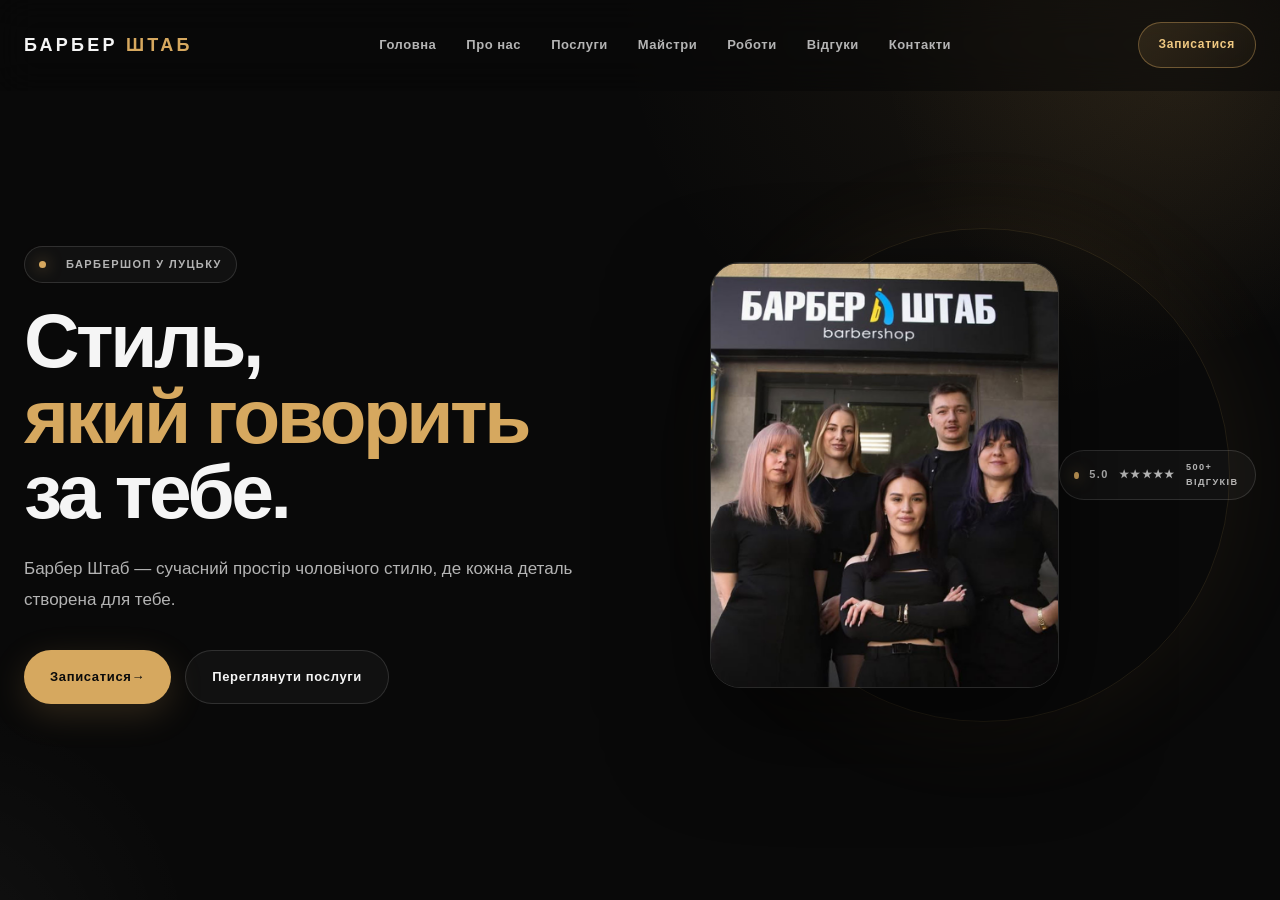
==== commit 54a1e078: "Fix image paths" ====
--- a/index.html
+++ b/index.html
@@ -207,7 +207,7 @@
                     <div class="hero-image-wrapper">
 
                         <img
-                            src="hero-barber.jpg"
+                            src="images/hero-barber.jpg"
                             alt="Барбер Штаб"
                             class="hero-image"
                         >
